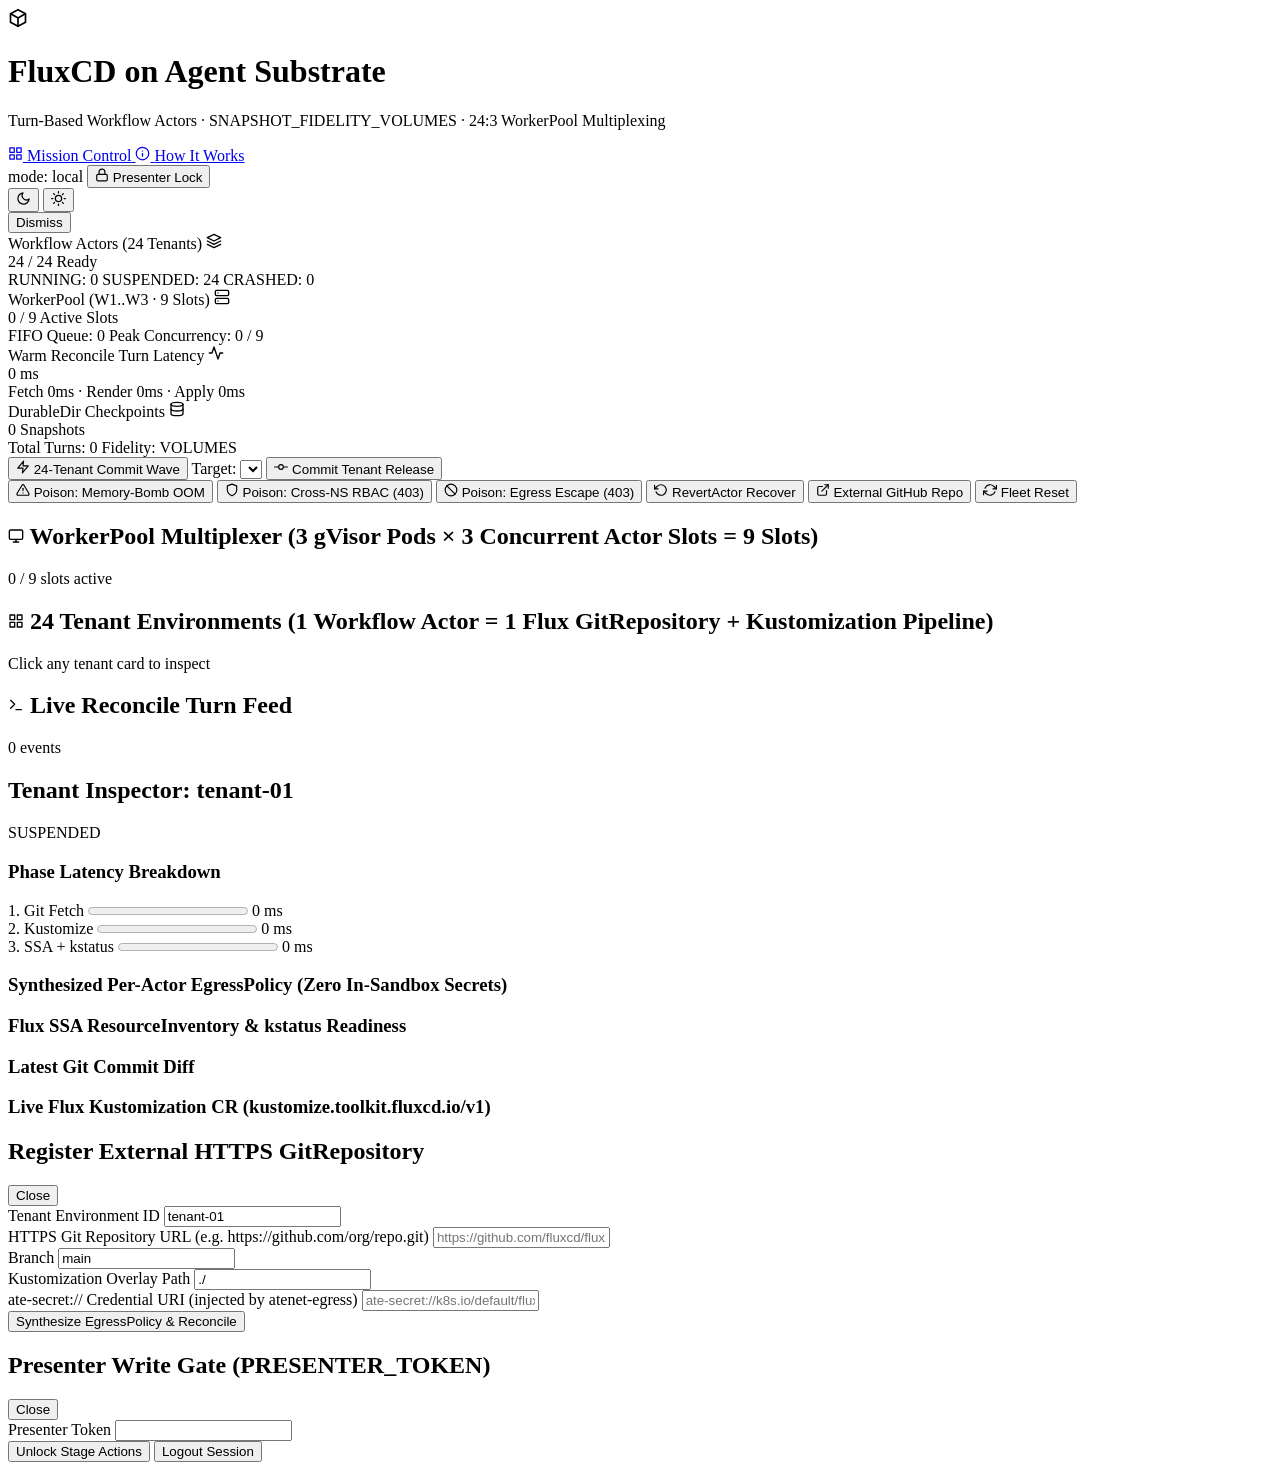
==== internal/dispatcher/static/index.html @ 76ce110d "feat(ui): add Mission-Control Web UI (/) and interactive /about architecture page (#6)" ====
<!DOCTYPE html>
<html lang="en" data-theme="dark">
<head>
  <meta charset="utf-8" />
  <meta name="viewport" content="width=device-width, initial-scale=1" />
  <title>FluxCD on Agent Substrate — Mission Control</title>
  <link rel="stylesheet" href="/static/styles.css" />
</head>
<body>
  <header class="topbar">
    <div class="brand-group">
      <span class="brand-icon" aria-hidden="true">
        <svg width="20" height="20" viewBox="0 0 24 24" fill="none" stroke="currentColor" stroke-width="2" stroke-linecap="round" stroke-linejoin="round">
          <polygon points="12 2 21 7 21 17 12 22 3 17 3 7 12 2"></polygon>
          <polyline points="3.3 7 12 12 20.7 7"></polyline>
          <line x1="12" y1="22" x2="12" y2="12"></line>
        </svg>
      </span>
      <div>
        <h1 class="brand-title">FluxCD on Agent Substrate</h1>
        <p class="brand-subtitle">Turn-Based Workflow Actors · SNAPSHOT_FIDELITY_VOLUMES · 24:3 WorkerPool Multiplexing</p>
      </div>
    </div>

    <nav class="nav-links" aria-label="Primary Navigation">
      <a href="/" class="nav-link active">
        <svg width="15" height="15" viewBox="0 0 24 24" fill="none" stroke="currentColor" stroke-width="2" stroke-linecap="round" stroke-linejoin="round" aria-hidden="true">
          <rect x="3" y="3" width="7" height="7"></rect>
          <rect x="14" y="3" width="7" height="7"></rect>
          <rect x="14" y="14" width="7" height="7"></rect>
          <rect x="3" y="14" width="7" height="7"></rect>
        </svg>
        <span>Mission Control</span>
      </a>
      <a href="/about" class="nav-link">
        <svg width="15" height="15" viewBox="0 0 24 24" fill="none" stroke="currentColor" stroke-width="2" stroke-linecap="round" stroke-linejoin="round" aria-hidden="true">
          <circle cx="12" cy="12" r="10"></circle>
          <line x1="12" y1="16" x2="12" y2="12"></line>
          <line x1="12" y1="8" x2="12.01" y2="8"></line>
        </svg>
        <span>How It Works</span>
      </a>
    </nav>

    <div class="topbar-controls">
      <span id="runtime-mode-pill" class="badge-pill mono">mode: local</span>
      <button id="btn-auth-modal" type="button" class="btn hidden" aria-label="Presenter Authentication">
        <svg width="14" height="14" viewBox="0 0 24 24" fill="none" stroke="currentColor" stroke-width="2" stroke-linecap="round" stroke-linejoin="round" aria-hidden="true">
          <rect x="3" y="11" width="18" height="11" rx="2" ry="2"></rect>
          <path d="M7 11V7a5 5 0 0 1 10 0v4"></path>
        </svg>
        <span id="auth-btn-label">Presenter Lock</span>
      </button>

      <div id="theme-toggle" class="theme-toggle" role="group" aria-label="Projector Light Mode Toggle">
        <button id="theme-dark-btn" type="button" class="theme-segment active" aria-label="Dark Mode" title="Dark Mode">
          <svg width="15" height="15" viewBox="0 0 24 24" fill="none" stroke="currentColor" stroke-width="2" stroke-linecap="round" stroke-linejoin="round" aria-hidden="true">
            <path d="M21 12.79A9 9 0 1 1 11.21 3 7 7 0 0 0 21 12.79z"></path>
          </svg>
        </button>
        <button id="theme-light-btn" type="button" class="theme-segment" aria-label="Projector Light Mode" title="Projector Light Mode">
          <svg width="15" height="15" viewBox="0 0 24 24" fill="none" stroke="currentColor" stroke-width="2" stroke-linecap="round" stroke-linejoin="round" aria-hidden="true">
            <circle cx="12" cy="12" r="5"></circle>
            <line x1="12" y1="1" x2="12" y2="3"></line>
            <line x1="12" y1="21" x2="12" y2="23"></line>
            <line x1="4.22" y1="4.22" x2="5.64" y2="5.64"></line>
            <line x1="18.36" y1="18.36" x2="19.78" y2="19.78"></line>
            <line x1="1" y1="12" x2="3" y2="12"></line>
            <line x1="21" y1="12" x2="23" y2="12"></line>
            <line x1="4.22" y1="19.78" x2="5.64" y2="18.36"></line>
            <line x1="18.36" y1="5.64" x2="19.78" y2="4.22"></line>
          </svg>
        </button>
      </div>
    </div>
  </header>

  <main class="page-shell">
    <div id="status-banner" class="status-banner hidden" role="status" aria-live="polite">
      <span id="status-banner-text"></span>
      <button id="status-banner-close" type="button" class="btn">Dismiss</button>
    </div>

    <section class="kpi-grid" aria-label="Fleet KPI Telemetry">
      <article class="kpi-card">
        <div class="kpi-header">
          <span>Workflow Actors (24 Tenants)</span>
          <svg width="16" height="16" viewBox="0 0 24 24" fill="none" stroke="currentColor" stroke-width="2" stroke-linecap="round" stroke-linejoin="round" aria-hidden="true">
            <path d="M12 2L2 7l10 5 10-5-10-5z"></path>
            <path d="M2 17l10 5 10-5"></path>
            <path d="M2 12l10 5 10-5"></path>
          </svg>
        </div>
        <div id="kpi-ready-tenants" class="kpi-value mono">24 / 24 Ready</div>
        <div class="kpi-subtext mono">
          <span id="kpi-actors-running">RUNNING: 0</span>
          <span id="kpi-actors-suspended">SUSPENDED: 24</span>
          <span id="kpi-actors-crashed">CRASHED: 0</span>
        </div>
      </article>

      <article class="kpi-card">
        <div class="kpi-header">
          <span>WorkerPool (W1..W3 · 9 Slots)</span>
          <svg width="16" height="16" viewBox="0 0 24 24" fill="none" stroke="currentColor" stroke-width="2" stroke-linecap="round" stroke-linejoin="round" aria-hidden="true">
            <rect x="2" y="2" width="20" height="8" rx="2" ry="2"></rect>
            <rect x="2" y="14" width="20" height="8" rx="2" ry="2"></rect>
            <line x1="6" y1="6" x2="6.01" y2="6"></line>
            <line x1="6" y1="18" x2="6.01" y2="18"></line>
          </svg>
        </div>
        <div id="kpi-active-slots" class="kpi-value mono">0 / 9 Active Slots</div>
        <div class="kpi-subtext mono">
          <span id="kpi-queued-turns">FIFO Queue: 0</span>
          <span id="kpi-peak-slots">Peak Concurrency: 0 / 9</span>
        </div>
      </article>

      <article class="kpi-card">
        <div class="kpi-header">
          <span>Warm Reconcile Turn Latency</span>
          <svg width="16" height="16" viewBox="0 0 24 24" fill="none" stroke="currentColor" stroke-width="2" stroke-linecap="round" stroke-linejoin="round" aria-hidden="true">
            <polyline points="22 12 18 12 15 21 9 3 6 12 2 12"></polyline>
          </svg>
        </div>
        <div id="kpi-median-turn" class="kpi-value mono">0 ms</div>
        <div class="kpi-subtext mono">
          <span id="kpi-phase-breakdown">Fetch 0ms · Render 0ms · Apply 0ms</span>
        </div>
      </article>

      <article class="kpi-card">
        <div class="kpi-header">
          <span>DurableDir Checkpoints</span>
          <svg width="16" height="16" viewBox="0 0 24 24" fill="none" stroke="currentColor" stroke-width="2" stroke-linecap="round" stroke-linejoin="round" aria-hidden="true">
            <ellipse cx="12" cy="5" rx="9" ry="3"></ellipse>
            <path d="M21 12c0 1.66-4 3-9 3s-9-1.34-9-3"></path>
            <path d="M3 5v14c0 1.66 4 3 9 3s9-1.34 9-3V5"></path>
          </svg>
        </div>
        <div id="kpi-snapshots" class="kpi-value mono">0 Snapshots</div>
        <div class="kpi-subtext mono">
          <span id="kpi-total-turns">Total Turns: 0</span>
          <span>Fidelity: VOLUMES</span>
        </div>
      </article>
    </section>

    <section class="action-bar" aria-label="Mission-Control Stage Actions">
      <div class="action-group">
        <button id="btn-wave" type="button" class="btn btn-primary">
          <svg width="14" height="14" viewBox="0 0 24 24" fill="none" stroke="currentColor" stroke-width="2" stroke-linecap="round" stroke-linejoin="round" aria-hidden="true">
            <polygon points="13 2 3 14 12 14 11 22 21 10 12 10 13 2"></polygon>
          </svg>
          <span>24-Tenant Commit Wave</span>
        </button>

        <label for="target-tenant-select" class="mono">Target:</label>
        <select id="target-tenant-select" class="select-input mono" aria-label="Target Tenant Environment"></select>

        <button id="btn-single-commit" type="button" class="btn">
          <svg width="14" height="14" viewBox="0 0 24 24" fill="none" stroke="currentColor" stroke-width="2" stroke-linecap="round" stroke-linejoin="round" aria-hidden="true">
            <circle cx="12" cy="12" r="4"></circle>
            <line x1="1.05" y1="12" x2="7" y2="12"></line>
            <line x1="17.01" y1="12" x2="22.96" y2="12"></line>
          </svg>
          <span>Commit Tenant Release</span>
        </button>
      </div>

      <div class="action-group">
        <button id="btn-poison-oom" type="button" class="btn btn-danger" title="Commit dense Kustomize amplification overlay to trigger ACTOR_STATE_CRASHED">
          <svg width="14" height="14" viewBox="0 0 24 24" fill="none" stroke="currentColor" stroke-width="2" stroke-linecap="round" stroke-linejoin="round" aria-hidden="true">
            <path d="M10.29 3.86L1.82 18a2 2 0 0 0 1.71 3h16.94a2 2 0 0 0 1.71-3L13.71 3.86a2 2 0 0 0-3.42 0z"></path>
            <line x1="12" y1="9" x2="12" y2="13"></line>
            <line x1="12" y1="17" x2="12.01" y2="17"></line>
          </svg>
          <span>Poison: Memory-Bomb OOM</span>
        </button>

        <button id="btn-poison-rbac" type="button" class="btn btn-warn" title="Attempt cross-namespace apply blocked by Identity Bridge actorJwt RBAC (403)">
          <svg width="14" height="14" viewBox="0 0 24 24" fill="none" stroke="currentColor" stroke-width="2" stroke-linecap="round" stroke-linejoin="round" aria-hidden="true">
            <path d="M12 22s8-4 8-10V5l-8-3-8 3v7c0 6 8 10 8 10z"></path>
          </svg>
          <span>Poison: Cross-NS RBAC (403)</span>
        </button>

        <button id="btn-poison-egress" type="button" class="btn btn-warn" title="Reference unapproved external HTTPS Kustomize base blocked by EgressPolicy">
          <svg width="14" height="14" viewBox="0 0 24 24" fill="none" stroke="currentColor" stroke-width="2" stroke-linecap="round" stroke-linejoin="round" aria-hidden="true">
            <circle cx="12" cy="12" r="10"></circle>
            <line x1="4.93" y1="4.93" x2="19.07" y2="19.07"></line>
          </svg>
          <span>Poison: Egress Escape (403)</span>
        </button>

        <button id="btn-recover" type="button" class="btn btn-ok" title="Invoke RevertActor to restore pre-crash DurableDir snapshot and clean baseline manifests">
          <svg width="14" height="14" viewBox="0 0 24 24" fill="none" stroke="currentColor" stroke-width="2" stroke-linecap="round" stroke-linejoin="round" aria-hidden="true">
            <polyline points="1 4 1 10 7 10"></polyline>
            <path d="M3.51 15a9 9 0 1 0 2.13-9.36L1 10"></path>
          </svg>
          <span>RevertActor Recover</span>
        </button>

        <button id="btn-external-modal" type="button" class="btn">
          <svg width="14" height="14" viewBox="0 0 24 24" fill="none" stroke="currentColor" stroke-width="2" stroke-linecap="round" stroke-linejoin="round" aria-hidden="true">
            <path d="M18 13v6a2 2 0 0 1-2 2H5a2 2 0 0 1-2-2V8a2 2 0 0 1 2-2h6"></path>
            <polyline points="15 3 21 3 21 9"></polyline>
            <line x1="10" y1="14" x2="21" y2="3"></line>
          </svg>
          <span>External GitHub Repo</span>
        </button>

        <button id="btn-reset" type="button" class="btn">
          <svg width="14" height="14" viewBox="0 0 24 24" fill="none" stroke="currentColor" stroke-width="2" stroke-linecap="round" stroke-linejoin="round" aria-hidden="true">
            <polyline points="23 4 23 10 17 10"></polyline>
            <polyline points="1 20 1 14 7 14"></polyline>
            <path d="M3.51 9a9 9 0 0 1 14.85-3.36L23 10M1 14l4.64 4.36A9 9 0 0 0 20.49 15"></path>
          </svg>
          <span>Fleet Reset</span>
        </button>
      </div>
    </section>

    <section class="workerpool-panel" aria-label="3-Pod WorkerPool Slot Matrix">
      <div class="section-header">
        <h2 class="section-title">
          <svg width="16" height="16" viewBox="0 0 24 24" fill="none" stroke="currentColor" stroke-width="2" stroke-linecap="round" stroke-linejoin="round" aria-hidden="true">
            <rect x="2" y="3" width="20" height="14" rx="2" ry="2"></rect>
            <line x1="8" y1="21" x2="16" y2="21"></line>
            <line x1="12" y1="17" x2="12" y2="21"></line>
          </svg>
          <span>WorkerPool Multiplexer (3 gVisor Pods × 3 Concurrent Actor Slots = 9 Slots)</span>
        </h2>
        <span id="workerpool-summary" class="badge-pill mono">0 / 9 slots active</span>
      </div>
      <div id="workers-grid" class="workers-grid"></div>
      <div id="fifo-queue-strip" class="fifo-queue-strip mono"></div>
    </section>

    <div class="workspace-split">
      <div>
        <div class="section-header">
          <h2 class="section-title">
            <svg width="16" height="16" viewBox="0 0 24 24" fill="none" stroke="currentColor" stroke-width="2" stroke-linecap="round" stroke-linejoin="round" aria-hidden="true">
              <rect x="3" y="3" width="7" height="7"></rect>
              <rect x="14" y="3" width="7" height="7"></rect>
              <rect x="14" y="14" width="7" height="7"></rect>
              <rect x="3" y="14" width="7" height="7"></rect>
            </svg>
            <span>24 Tenant Environments (1 Workflow Actor = 1 Flux GitRepository + Kustomization Pipeline)</span>
          </h2>
          <span id="fleet-grid-hint" class="badge-pill">Click any tenant card to inspect</span>
        </div>
        <div id="tenants-grid" class="tenants-grid"></div>

        <section class="feed-panel" aria-label="Live Reconcile Turn Event Feed">
          <div class="section-header">
            <h2 class="section-title">
              <svg width="16" height="16" viewBox="0 0 24 24" fill="none" stroke="currentColor" stroke-width="2" stroke-linecap="round" stroke-linejoin="round" aria-hidden="true">
                <polyline points="4 17 10 11 4 5"></polyline>
                <line x1="12" y1="19" x2="20" y2="19"></line>
              </svg>
              <span>Live Reconcile Turn Feed</span>
            </h2>
            <span id="feed-count-badge" class="badge-pill mono">0 events</span>
          </div>
          <div id="feed-list" class="feed-list mono"></div>
        </section>
      </div>

      <aside id="inspector-panel" class="inspector-panel" aria-label="Tenant Inspector">
        <div class="section-header">
          <h2 id="inspector-title" class="section-title mono">Tenant Inspector: tenant-01</h2>
          <span id="inspector-state-pill" class="state-pill pill-suspended mono">SUSPENDED</span>
        </div>

        <div id="inspector-meta-grid" class="kv-grid mono"></div>

        <div class="inspector-section">
          <h3 class="inspector-subtitle">Phase Latency Breakdown</h3>
          <div class="phase-row mono">
            <span>1. Git Fetch</span>
            <progress id="prog-fetch" class="phase-progress" value="0" max="100"></progress>
            <span id="val-fetch">0 ms</span>
          </div>
          <div class="phase-row mono">
            <span>2. Kustomize</span>
            <progress id="prog-render" class="phase-progress" value="0" max="100"></progress>
            <span id="val-render">0 ms</span>
          </div>
          <div class="phase-row mono">
            <span>3. SSA + kstatus</span>
            <progress id="prog-apply" class="phase-progress" value="0" max="100"></progress>
            <span id="val-apply">0 ms</span>
          </div>
        </div>

        <div class="inspector-section">
          <h3 class="inspector-subtitle">Synthesized Per-Actor EgressPolicy (Zero In-Sandbox Secrets)</h3>
          <div id="inspector-egress" class="kv-grid mono"></div>
        </div>

        <div class="inspector-section">
          <h3 class="inspector-subtitle">Flux SSA ResourceInventory &amp; kstatus Readiness</h3>
          <div id="inspector-inventory" class="kv-grid mono"></div>
        </div>

        <div class="inspector-section">
          <h3 class="inspector-subtitle">Latest Git Commit Diff</h3>
          <pre id="inspector-diff" class="code-block"></pre>
        </div>

        <div class="inspector-section">
          <h3 class="inspector-subtitle">Live Flux Kustomization CR (kustomize.toolkit.fluxcd.io/v1)</h3>
          <pre id="inspector-yaml" class="code-block"></pre>
        </div>
      </aside>
    </div>
  </main>

  <div id="external-modal" class="modal-backdrop hidden" role="dialog" aria-modal="true" aria-labelledby="external-modal-title">
    <div class="modal-card">
      <div class="section-header">
        <h2 id="external-modal-title" class="section-title">Register External HTTPS GitRepository</h2>
        <button id="btn-close-external-modal" type="button" class="btn">Close</button>
      </div>
      <form id="external-repo-form">
        <div class="form-field">
          <label for="ext-tenant-id">Tenant Environment ID</label>
          <input id="ext-tenant-id" type="text" class="text-input mono" value="tenant-01" required />
        </div>
        <div class="form-field">
          <label for="ext-repo-url">HTTPS Git Repository URL (e.g. https://github.com/org/repo.git)</label>
          <input id="ext-repo-url" type="url" class="text-input mono" placeholder="https://github.com/fluxcd/flux2-kustomize-helm-example.git" required />
        </div>
        <div class="form-field">
          <label for="ext-branch">Branch</label>
          <input id="ext-branch" type="text" class="text-input mono" value="main" required />
        </div>
        <div class="form-field">
          <label for="ext-path">Kustomization Overlay Path</label>
          <input id="ext-path" type="text" class="text-input mono" value="./" required />
        </div>
        <div class="form-field">
          <label for="ext-cred-uri">ate-secret:// Credential URI (injected by atenet-egress)</label>
          <input id="ext-cred-uri" type="text" class="text-input mono" placeholder="ate-secret://k8s.io/default/flux-substrate/git-tenant-01/token" />
        </div>
        <div class="action-group">
          <button type="submit" class="btn btn-primary">Synthesize EgressPolicy &amp; Reconcile</button>
        </div>
      </form>
    </div>
  </div>

  <div id="auth-modal" class="modal-backdrop hidden" role="dialog" aria-modal="true" aria-labelledby="auth-modal-title">
    <div class="modal-card">
      <div class="section-header">
        <h2 id="auth-modal-title" class="section-title">Presenter Write Gate (PRESENTER_TOKEN)</h2>
        <button id="btn-close-auth-modal" type="button" class="btn">Close</button>
      </div>
      <form id="auth-login-form">
        <div class="form-field">
          <label for="auth-token-input">Presenter Token</label>
          <input id="auth-token-input" type="password" class="text-input mono" autocomplete="current-password" required />
        </div>
        <div class="action-group">
          <button type="submit" class="btn btn-primary">Unlock Stage Actions</button>
          <button id="btn-auth-logout" type="button" class="btn">Logout Session</button>
        </div>
      </form>
    </div>
  </div>

  <script src="/static/app.js"></script>
</body>
</html>
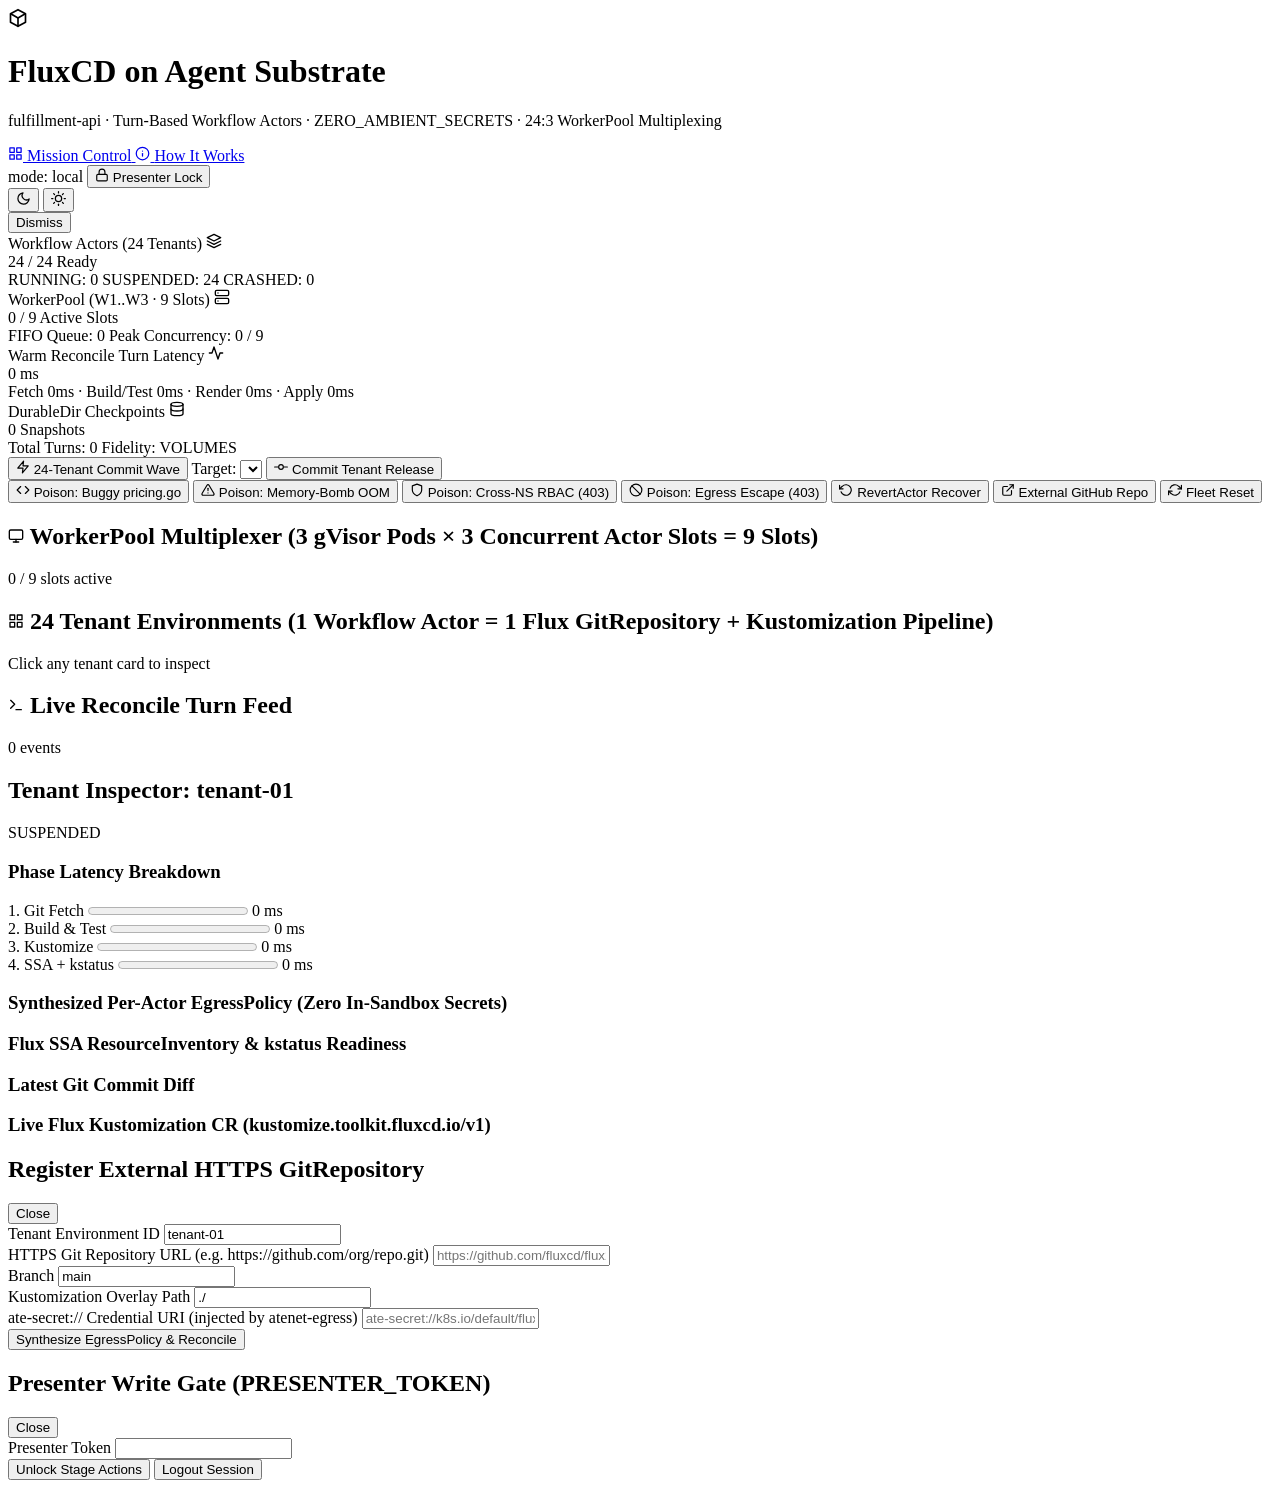
==== commit 1802e5f1: "feat: normalize fulfillment-api workload, warm build cache, and multi-CI demo endpoints" ====
--- a/internal/dispatcher/static/index.html
+++ b/internal/dispatcher/static/index.html
@@ -18,7 +18,7 @@
       </span>
       <div>
         <h1 class="brand-title">FluxCD on Agent Substrate</h1>
-        <p class="brand-subtitle">Turn-Based Workflow Actors · SNAPSHOT_FIDELITY_VOLUMES · 24:3 WorkerPool Multiplexing</p>
+        <p class="brand-subtitle">fulfillment-api · Turn-Based Workflow Actors · ZERO_AMBIENT_SECRETS · 24:3 WorkerPool Multiplexing</p>
       </div>
     </div>
 
@@ -125,7 +125,7 @@
         </div>
         <div id="kpi-median-turn" class="kpi-value mono">0 ms</div>
         <div class="kpi-subtext mono">
-          <span id="kpi-phase-breakdown">Fetch 0ms · Render 0ms · Apply 0ms</span>
+          <span id="kpi-phase-breakdown">Fetch 0ms · Build/Test 0ms · Render 0ms · Apply 0ms</span>
         </div>
       </article>
 
@@ -169,6 +169,14 @@
       </div>
 
       <div class="action-group">
+        <button id="btn-poison-buggy" type="button" class="btn btn-danger" title="Push pricing.go off-by-one cent discount regression caught by warm Build &amp; Test before SSA apply">
+          <svg width="14" height="14" viewBox="0 0 24 24" fill="none" stroke="currentColor" stroke-width="2" stroke-linecap="round" stroke-linejoin="round" aria-hidden="true">
+            <polyline points="16 18 22 12 16 6"></polyline>
+            <polyline points="8 6 2 12 8 18"></polyline>
+          </svg>
+          <span>Poison: Buggy pricing.go</span>
+        </button>
+
         <button id="btn-poison-oom" type="button" class="btn btn-danger" title="Commit dense Kustomize amplification overlay to trigger ACTOR_STATE_CRASHED">
           <svg width="14" height="14" viewBox="0 0 24 24" fill="none" stroke="currentColor" stroke-width="2" stroke-linecap="round" stroke-linejoin="round" aria-hidden="true">
             <path d="M10.29 3.86L1.82 18a2 2 0 0 0 1.71 3h16.94a2 2 0 0 0 1.71-3L13.71 3.86a2 2 0 0 0-3.42 0z"></path>
@@ -284,12 +292,17 @@
             <span id="val-fetch">0 ms</span>
           </div>
           <div class="phase-row mono">
-            <span>2. Kustomize</span>
+            <span>2. Build &amp; Test</span>
+            <progress id="prog-compile" class="phase-progress" value="0" max="100"></progress>
+            <span id="val-compile">0 ms</span>
+          </div>
+          <div class="phase-row mono">
+            <span>3. Kustomize</span>
             <progress id="prog-render" class="phase-progress" value="0" max="100"></progress>
             <span id="val-render">0 ms</span>
           </div>
           <div class="phase-row mono">
-            <span>3. SSA + kstatus</span>
+            <span>4. SSA + kstatus</span>
             <progress id="prog-apply" class="phase-progress" value="0" max="100"></progress>
             <span id="val-apply">0 ms</span>
           </div>
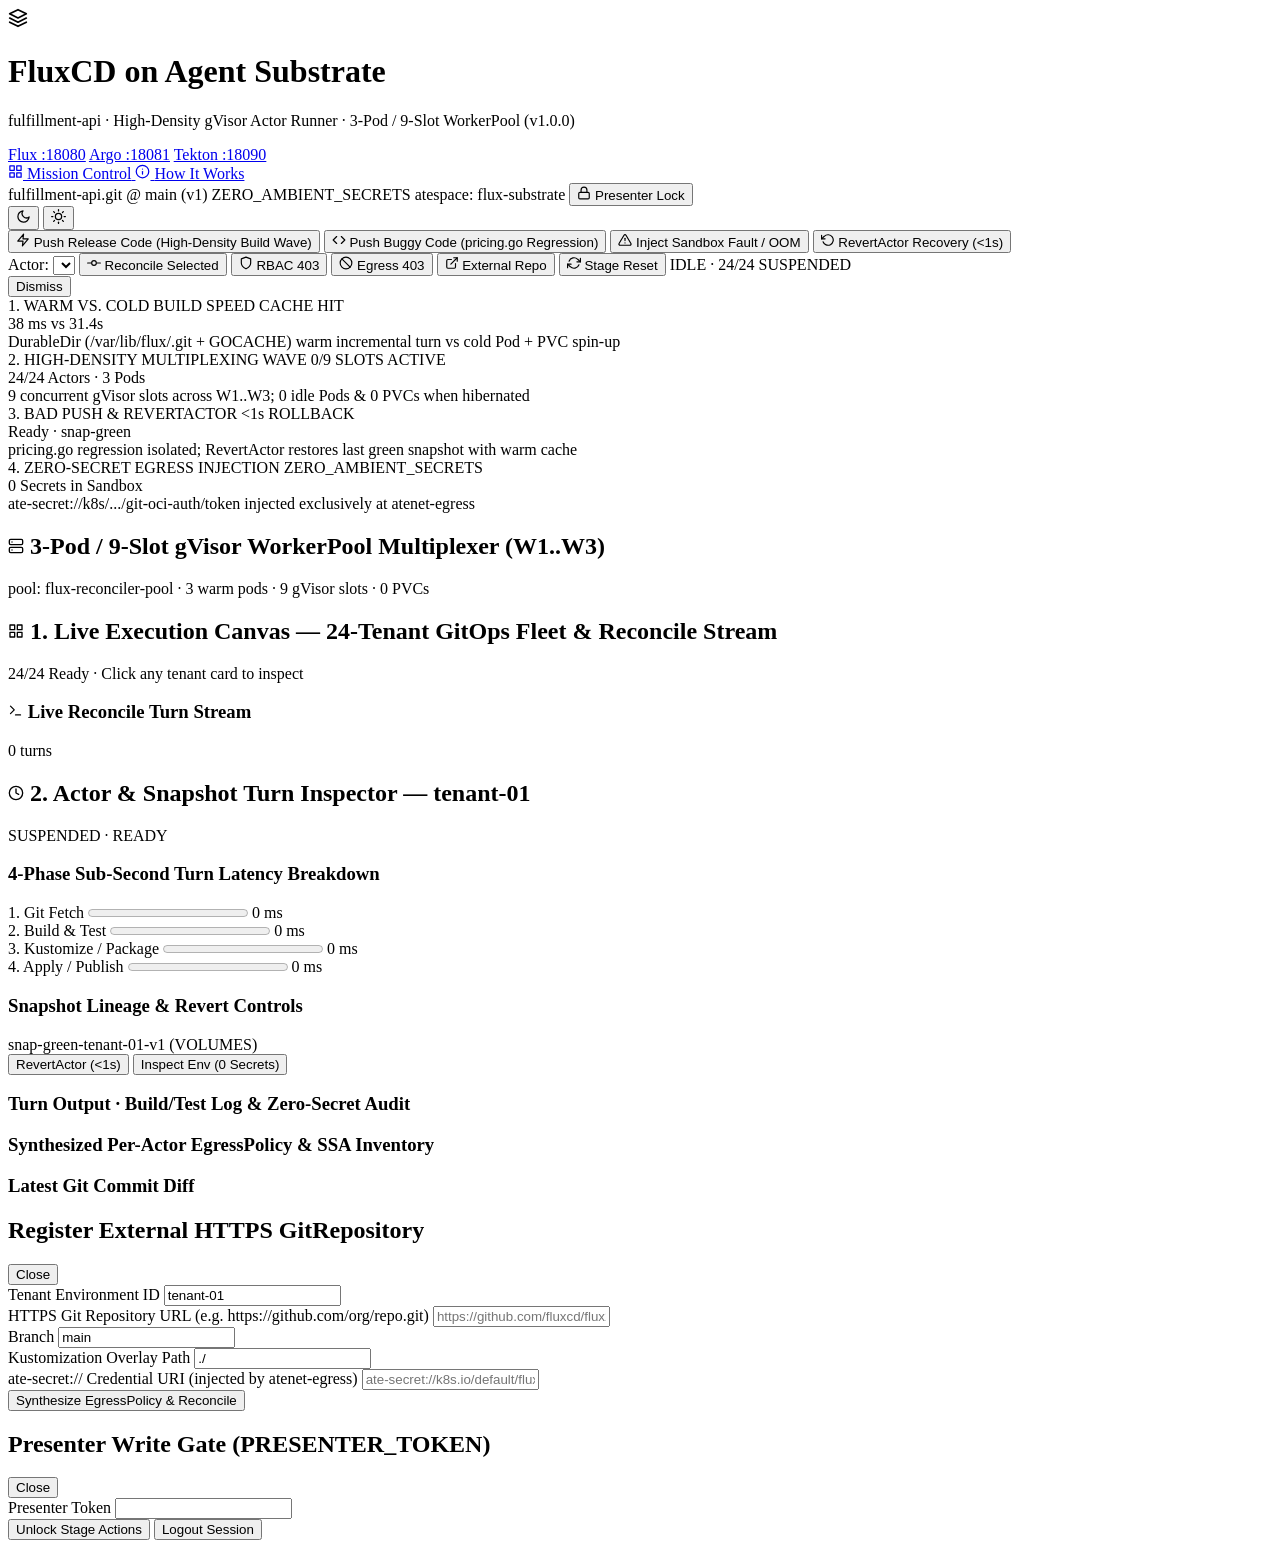
==== commit 17ddd990: "feat(ui): normalize 5-zone Mission-Control layout, suite switcher, and 4-card Wow Proof strip" ====
--- a/internal/dispatcher/static/index.html
+++ b/internal/dispatcher/static/index.html
@@ -11,18 +11,23 @@
     <div class="brand-group">
       <span class="brand-icon" aria-hidden="true">
         <svg width="20" height="20" viewBox="0 0 24 24" fill="none" stroke="currentColor" stroke-width="2" stroke-linecap="round" stroke-linejoin="round">
-          <polygon points="12 2 21 7 21 17 12 22 3 17 3 7 12 2"></polygon>
-          <polyline points="3.3 7 12 12 20.7 7"></polyline>
-          <line x1="12" y1="22" x2="12" y2="12"></line>
+          <path d="M12 2L2 7l10 5 10-5-10-5z"></path>
+          <path d="M2 17l10 5 10-5"></path>
+          <path d="M2 12l10 5 10-5"></path>
         </svg>
       </span>
       <div>
         <h1 class="brand-title">FluxCD on Agent Substrate</h1>
-        <p class="brand-subtitle">fulfillment-api · Turn-Based Workflow Actors · ZERO_AMBIENT_SECRETS · 24:3 WorkerPool Multiplexing</p>
-      </div>
-    </div>
-
-    <nav class="nav-links" aria-label="Primary Navigation">
+        <p class="subtitle">fulfillment-api · High-Density gVisor Actor Runner · 3-Pod / 9-Slot WorkerPool (v1.0.0)</p>
+      </div>
+      <div class="suite-switcher" role="navigation" aria-label="Cross-Platform Suite Switcher">
+        <a id="suite-link-flux" href="http://localhost:18080" class="suite-pill active">Flux :18080</a>
+        <a id="suite-link-argo" href="http://localhost:18081" class="suite-pill">Argo :18081</a>
+        <a id="suite-link-tekton" href="http://localhost:18090" class="suite-pill">Tekton :18090</a>
+      </div>
+    </div>
+
+    <nav class="nav-tabs" aria-label="Primary Navigation">
       <a href="/" class="nav-link active">
         <svg width="15" height="15" viewBox="0 0 24 24" fill="none" stroke="currentColor" stroke-width="2" stroke-linecap="round" stroke-linejoin="round" aria-hidden="true">
           <rect x="3" y="3" width="7" height="7"></rect>
@@ -42,8 +47,14 @@
       </a>
     </nav>
 
-    <div class="topbar-controls">
-      <span id="runtime-mode-pill" class="badge-pill mono">mode: local</span>
+    <div class="topbar-right">
+      <span id="pill-repo-commit" class="status-pill mono">
+        <span class="status-dot" aria-hidden="true"></span>
+        <span id="pill-repo-commit-text">fulfillment-api.git @ main (v1)</span>
+      </span>
+      <span id="pill-secret-posture" class="status-pill pill-secret-ok mono">ZERO_AMBIENT_SECRETS</span>
+      <span id="runtime-mode-pill" class="status-pill mono">atespace: flux-substrate</span>
+
       <button id="btn-auth-modal" type="button" class="btn hidden" aria-label="Presenter Authentication">
         <svg width="14" height="14" viewBox="0 0 24 24" fill="none" stroke="currentColor" stroke-width="2" stroke-linecap="round" stroke-linejoin="round" aria-hidden="true">
           <rect x="3" y="11" width="18" height="11" rx="2" ry="2"></rect>
@@ -76,177 +87,165 @@
   </header>
 
   <main class="page-shell">
+    <!-- Zone 2 — Unified Stage Command Bar (FIRST Element in <main class="page-shell">) -->
+    <section class="action-bar" aria-label="Mission-Control Stage Command Bar">
+      <div class="action-group">
+        <button id="btn-wave" type="button" class="btn btn-primary" title="Commit fulfillment-api release and fan out warm Actor build &amp; reconcile wave across W1..W3">
+          <svg width="14" height="14" viewBox="0 0 24 24" fill="none" stroke="currentColor" stroke-width="2" stroke-linecap="round" stroke-linejoin="round" aria-hidden="true">
+            <polygon points="13 2 3 14 12 14 11 22 21 10 12 10 13 2"></polygon>
+          </svg>
+          <span>Push Release Code (High-Density Build Wave)</span>
+        </button>
+
+        <button id="btn-poison-buggy" type="button" class="btn btn-warn" title="Push pricing.go off-by-one cent discount regression caught by warm Build &amp; Test before SSA apply">
+          <svg width="14" height="14" viewBox="0 0 24 24" fill="none" stroke="currentColor" stroke-width="2" stroke-linecap="round" stroke-linejoin="round" aria-hidden="true">
+            <polyline points="16 18 22 12 16 6"></polyline>
+            <polyline points="8 6 2 12 8 18"></polyline>
+          </svg>
+          <span>Push Buggy Code (pricing.go Regression)</span>
+        </button>
+
+        <button id="btn-poison-oom" type="button" class="btn btn-danger" title="Inject runtime sandbox fault / Kustomize memory-bomb OOM into selected Actor sandbox">
+          <svg width="14" height="14" viewBox="0 0 24 24" fill="none" stroke="currentColor" stroke-width="2" stroke-linecap="round" stroke-linejoin="round" aria-hidden="true">
+            <path d="M10.29 3.86L1.82 18a2 2 0 0 0 1.71 3h16.94a2 2 0 0 0 1.71-3L13.71 3.86a2 2 0 0 0-3.42 0z"></path>
+            <line x1="12" y1="9" x2="12" y2="13"></line>
+            <line x1="12" y1="17" x2="12.01" y2="17"></line>
+          </svg>
+          <span>Inject Sandbox Fault / OOM</span>
+        </button>
+
+        <button id="btn-recover" type="button" class="btn btn-ok" title="Invoke RevertActor to roll back to last green DurableDir volume snapshot in &lt;1s">
+          <svg width="14" height="14" viewBox="0 0 24 24" fill="none" stroke="currentColor" stroke-width="2" stroke-linecap="round" stroke-linejoin="round" aria-hidden="true">
+            <polyline points="1 4 1 10 7 10"></polyline>
+            <path d="M3.51 15a9 9 0 1 0 2.13-9.36L1 10"></path>
+          </svg>
+          <span>RevertActor Recovery (&lt;1s)</span>
+        </button>
+      </div>
+
+      <div class="action-group">
+        <label for="target-tenant-select" class="mono">Actor:</label>
+        <select id="target-tenant-select" class="select-input mono" aria-label="Target Tenant Environment"></select>
+
+        <button id="btn-single-commit" type="button" class="btn" title="Reconcile selected Tenant Workflow Actor">
+          <svg width="14" height="14" viewBox="0 0 24 24" fill="none" stroke="currentColor" stroke-width="2" stroke-linecap="round" stroke-linejoin="round" aria-hidden="true">
+            <circle cx="12" cy="12" r="4"></circle>
+            <line x1="1.05" y1="12" x2="7" y2="12"></line>
+            <line x1="17.01" y1="12" x2="22.96" y2="12"></line>
+          </svg>
+          <span>Reconcile Selected</span>
+        </button>
+
+        <button id="btn-poison-rbac" type="button" class="btn btn-warn" title="Attempt cross-namespace apply blocked by Identity Bridge actorJwt RBAC (403)">
+          <svg width="14" height="14" viewBox="0 0 24 24" fill="none" stroke="currentColor" stroke-width="2" stroke-linecap="round" stroke-linejoin="round" aria-hidden="true">
+            <path d="M12 22s8-4 8-10V5l-8-3-8 3v7c0 6 8 10 8 10z"></path>
+          </svg>
+          <span>RBAC 403</span>
+        </button>
+
+        <button id="btn-poison-egress" type="button" class="btn btn-warn" title="Reference unapproved external HTTPS Kustomize base blocked by EgressPolicy">
+          <svg width="14" height="14" viewBox="0 0 24 24" fill="none" stroke="currentColor" stroke-width="2" stroke-linecap="round" stroke-linejoin="round" aria-hidden="true">
+            <circle cx="12" cy="12" r="10"></circle>
+            <line x1="4.93" y1="4.93" x2="19.07" y2="19.07"></line>
+          </svg>
+          <span>Egress 403</span>
+        </button>
+
+        <button id="btn-external-modal" type="button" class="btn" title="Register external HTTPS GitRepository with ate-secret://">
+          <svg width="14" height="14" viewBox="0 0 24 24" fill="none" stroke="currentColor" stroke-width="2" stroke-linecap="round" stroke-linejoin="round" aria-hidden="true">
+            <path d="M18 13v6a2 2 0 0 1-2 2H5a2 2 0 0 1-2-2V8a2 2 0 0 1 2-2h6"></path>
+            <polyline points="15 3 21 3 21 9"></polyline>
+            <line x1="10" y1="14" x2="21" y2="3"></line>
+          </svg>
+          <span>External Repo</span>
+        </button>
+
+        <button id="btn-reset" type="button" class="btn" title="Reset all 24 Tenant Workflow Actors to clean baseline">
+          <svg width="14" height="14" viewBox="0 0 24 24" fill="none" stroke="currentColor" stroke-width="2" stroke-linecap="round" stroke-linejoin="round" aria-hidden="true">
+            <polyline points="23 4 23 10 17 10"></polyline>
+            <polyline points="1 20 1 14 7 14"></polyline>
+            <path d="M3.51 9a9 9 0 0 1 14.85-3.36L23 10M1 14l4.64 4.36A9 9 0 0 0 20.49 15"></path>
+          </svg>
+          <span>Stage Reset</span>
+        </button>
+
+        <span id="live-run-status-pill" class="status-pill mono">IDLE · 24/24 SUSPENDED</span>
+      </div>
+    </section>
+
     <div id="status-banner" class="status-banner hidden" role="status" aria-live="polite">
       <span id="status-banner-text"></span>
       <button id="status-banner-close" type="button" class="btn">Dismiss</button>
     </div>
 
-    <section class="kpi-grid" aria-label="Fleet KPI Telemetry">
-      <article class="kpi-card">
-        <div class="kpi-header">
-          <span>Workflow Actors (24 Tenants)</span>
-          <svg width="16" height="16" viewBox="0 0 24 24" fill="none" stroke="currentColor" stroke-width="2" stroke-linecap="round" stroke-linejoin="round" aria-hidden="true">
-            <path d="M12 2L2 7l10 5 10-5-10-5z"></path>
-            <path d="M2 17l10 5 10-5"></path>
-            <path d="M2 12l10 5 10-5"></path>
-          </svg>
-        </div>
-        <div id="kpi-ready-tenants" class="kpi-value mono">24 / 24 Ready</div>
-        <div class="kpi-subtext mono">
-          <span id="kpi-actors-running">RUNNING: 0</span>
-          <span id="kpi-actors-suspended">SUSPENDED: 24</span>
-          <span id="kpi-actors-crashed">CRASHED: 0</span>
+    <!-- Zone 3 — Unified 4-Card "Wow" Proof Telemetry Strip (SECOND Element in <main class="page-shell">) -->
+    <section class="wow-grid" aria-label="4-Card Wow Proof Telemetry Strip">
+      <article class="wow-card">
+        <div class="wow-header">
+          <span>1. WARM VS. COLD BUILD SPEED</span>
+          <span id="wow-badge-1" class="wow-badge badge-ok">CACHE HIT</span>
+        </div>
+        <div id="wow-metric-1" class="wow-metric mono">38 ms vs 31.4s</div>
+        <div id="wow-sub-1" class="wow-sub">
+          DurableDir (/var/lib/flux/.git + GOCACHE) warm incremental turn vs cold Pod + PVC spin-up
         </div>
       </article>
 
-      <article class="kpi-card">
-        <div class="kpi-header">
-          <span>WorkerPool (W1..W3 · 9 Slots)</span>
+      <article class="wow-card">
+        <div class="wow-header">
+          <span>2. HIGH-DENSITY MULTIPLEXING WAVE</span>
+          <span id="wow-badge-2" class="wow-badge badge-accent">0/9 SLOTS ACTIVE</span>
+        </div>
+        <div id="wow-metric-2" class="wow-metric mono">24/24 Actors · 3 Pods</div>
+        <div id="wow-sub-2" class="wow-sub">
+          9 concurrent gVisor slots across W1..W3; 0 idle Pods &amp; 0 PVCs when hibernated
+        </div>
+      </article>
+
+      <article class="wow-card">
+        <div class="wow-header">
+          <span>3. BAD PUSH &amp; REVERTACTOR</span>
+          <span id="wow-badge-3" class="wow-badge badge-purple">&lt;1s ROLLBACK</span>
+        </div>
+        <div id="wow-metric-3" class="wow-metric mono">Ready · snap-green</div>
+        <div id="wow-sub-3" class="wow-sub">
+          pricing.go regression isolated; RevertActor restores last green snapshot with warm cache
+        </div>
+      </article>
+
+      <article class="wow-card">
+        <div class="wow-header">
+          <span>4. ZERO-SECRET EGRESS INJECTION</span>
+          <span id="wow-badge-4" class="wow-badge badge-ok">ZERO_AMBIENT_SECRETS</span>
+        </div>
+        <div id="wow-metric-4" class="wow-metric mono">0 Secrets in Sandbox</div>
+        <div id="wow-sub-4" class="wow-sub">
+          ate-secret://k8s/.../git-oci-auth/token injected exclusively at atenet-egress
+        </div>
+      </article>
+    </section>
+
+    <!-- Zone 4 — Unified Full-Width 3-Pod / 9-Slot gVisor WorkerPool Rack (THIRD Element in <main class="page-shell">) -->
+    <section class="workerpool-panel" aria-label="3-Pod / 9-Slot gVisor WorkerPool Multiplexer">
+      <div class="section-header">
+        <h2 class="section-title">
           <svg width="16" height="16" viewBox="0 0 24 24" fill="none" stroke="currentColor" stroke-width="2" stroke-linecap="round" stroke-linejoin="round" aria-hidden="true">
             <rect x="2" y="2" width="20" height="8" rx="2" ry="2"></rect>
             <rect x="2" y="14" width="20" height="8" rx="2" ry="2"></rect>
             <line x1="6" y1="6" x2="6.01" y2="6"></line>
             <line x1="6" y1="18" x2="6.01" y2="18"></line>
           </svg>
-        </div>
-        <div id="kpi-active-slots" class="kpi-value mono">0 / 9 Active Slots</div>
-        <div class="kpi-subtext mono">
-          <span id="kpi-queued-turns">FIFO Queue: 0</span>
-          <span id="kpi-peak-slots">Peak Concurrency: 0 / 9</span>
-        </div>
-      </article>
-
-      <article class="kpi-card">
-        <div class="kpi-header">
-          <span>Warm Reconcile Turn Latency</span>
-          <svg width="16" height="16" viewBox="0 0 24 24" fill="none" stroke="currentColor" stroke-width="2" stroke-linecap="round" stroke-linejoin="round" aria-hidden="true">
-            <polyline points="22 12 18 12 15 21 9 3 6 12 2 12"></polyline>
-          </svg>
-        </div>
-        <div id="kpi-median-turn" class="kpi-value mono">0 ms</div>
-        <div class="kpi-subtext mono">
-          <span id="kpi-phase-breakdown">Fetch 0ms · Build/Test 0ms · Render 0ms · Apply 0ms</span>
-        </div>
-      </article>
-
-      <article class="kpi-card">
-        <div class="kpi-header">
-          <span>DurableDir Checkpoints</span>
-          <svg width="16" height="16" viewBox="0 0 24 24" fill="none" stroke="currentColor" stroke-width="2" stroke-linecap="round" stroke-linejoin="round" aria-hidden="true">
-            <ellipse cx="12" cy="5" rx="9" ry="3"></ellipse>
-            <path d="M21 12c0 1.66-4 3-9 3s-9-1.34-9-3"></path>
-            <path d="M3 5v14c0 1.66 4 3 9 3s9-1.34 9-3V5"></path>
-          </svg>
-        </div>
-        <div id="kpi-snapshots" class="kpi-value mono">0 Snapshots</div>
-        <div class="kpi-subtext mono">
-          <span id="kpi-total-turns">Total Turns: 0</span>
-          <span>Fidelity: VOLUMES</span>
-        </div>
-      </article>
-    </section>
-
-    <section class="action-bar" aria-label="Mission-Control Stage Actions">
-      <div class="action-group">
-        <button id="btn-wave" type="button" class="btn btn-primary">
-          <svg width="14" height="14" viewBox="0 0 24 24" fill="none" stroke="currentColor" stroke-width="2" stroke-linecap="round" stroke-linejoin="round" aria-hidden="true">
-            <polygon points="13 2 3 14 12 14 11 22 21 10 12 10 13 2"></polygon>
-          </svg>
-          <span>24-Tenant Commit Wave</span>
-        </button>
-
-        <label for="target-tenant-select" class="mono">Target:</label>
-        <select id="target-tenant-select" class="select-input mono" aria-label="Target Tenant Environment"></select>
-
-        <button id="btn-single-commit" type="button" class="btn">
-          <svg width="14" height="14" viewBox="0 0 24 24" fill="none" stroke="currentColor" stroke-width="2" stroke-linecap="round" stroke-linejoin="round" aria-hidden="true">
-            <circle cx="12" cy="12" r="4"></circle>
-            <line x1="1.05" y1="12" x2="7" y2="12"></line>
-            <line x1="17.01" y1="12" x2="22.96" y2="12"></line>
-          </svg>
-          <span>Commit Tenant Release</span>
-        </button>
-      </div>
-
-      <div class="action-group">
-        <button id="btn-poison-buggy" type="button" class="btn btn-danger" title="Push pricing.go off-by-one cent discount regression caught by warm Build &amp; Test before SSA apply">
-          <svg width="14" height="14" viewBox="0 0 24 24" fill="none" stroke="currentColor" stroke-width="2" stroke-linecap="round" stroke-linejoin="round" aria-hidden="true">
-            <polyline points="16 18 22 12 16 6"></polyline>
-            <polyline points="8 6 2 12 8 18"></polyline>
-          </svg>
-          <span>Poison: Buggy pricing.go</span>
-        </button>
-
-        <button id="btn-poison-oom" type="button" class="btn btn-danger" title="Commit dense Kustomize amplification overlay to trigger ACTOR_STATE_CRASHED">
-          <svg width="14" height="14" viewBox="0 0 24 24" fill="none" stroke="currentColor" stroke-width="2" stroke-linecap="round" stroke-linejoin="round" aria-hidden="true">
-            <path d="M10.29 3.86L1.82 18a2 2 0 0 0 1.71 3h16.94a2 2 0 0 0 1.71-3L13.71 3.86a2 2 0 0 0-3.42 0z"></path>
-            <line x1="12" y1="9" x2="12" y2="13"></line>
-            <line x1="12" y1="17" x2="12.01" y2="17"></line>
-          </svg>
-          <span>Poison: Memory-Bomb OOM</span>
-        </button>
-
-        <button id="btn-poison-rbac" type="button" class="btn btn-warn" title="Attempt cross-namespace apply blocked by Identity Bridge actorJwt RBAC (403)">
-          <svg width="14" height="14" viewBox="0 0 24 24" fill="none" stroke="currentColor" stroke-width="2" stroke-linecap="round" stroke-linejoin="round" aria-hidden="true">
-            <path d="M12 22s8-4 8-10V5l-8-3-8 3v7c0 6 8 10 8 10z"></path>
-          </svg>
-          <span>Poison: Cross-NS RBAC (403)</span>
-        </button>
-
-        <button id="btn-poison-egress" type="button" class="btn btn-warn" title="Reference unapproved external HTTPS Kustomize base blocked by EgressPolicy">
-          <svg width="14" height="14" viewBox="0 0 24 24" fill="none" stroke="currentColor" stroke-width="2" stroke-linecap="round" stroke-linejoin="round" aria-hidden="true">
-            <circle cx="12" cy="12" r="10"></circle>
-            <line x1="4.93" y1="4.93" x2="19.07" y2="19.07"></line>
-          </svg>
-          <span>Poison: Egress Escape (403)</span>
-        </button>
-
-        <button id="btn-recover" type="button" class="btn btn-ok" title="Invoke RevertActor to restore pre-crash DurableDir snapshot and clean baseline manifests">
-          <svg width="14" height="14" viewBox="0 0 24 24" fill="none" stroke="currentColor" stroke-width="2" stroke-linecap="round" stroke-linejoin="round" aria-hidden="true">
-            <polyline points="1 4 1 10 7 10"></polyline>
-            <path d="M3.51 15a9 9 0 1 0 2.13-9.36L1 10"></path>
-          </svg>
-          <span>RevertActor Recover</span>
-        </button>
-
-        <button id="btn-external-modal" type="button" class="btn">
-          <svg width="14" height="14" viewBox="0 0 24 24" fill="none" stroke="currentColor" stroke-width="2" stroke-linecap="round" stroke-linejoin="round" aria-hidden="true">
-            <path d="M18 13v6a2 2 0 0 1-2 2H5a2 2 0 0 1-2-2V8a2 2 0 0 1 2-2h6"></path>
-            <polyline points="15 3 21 3 21 9"></polyline>
-            <line x1="10" y1="14" x2="21" y2="3"></line>
-          </svg>
-          <span>External GitHub Repo</span>
-        </button>
-
-        <button id="btn-reset" type="button" class="btn">
-          <svg width="14" height="14" viewBox="0 0 24 24" fill="none" stroke="currentColor" stroke-width="2" stroke-linecap="round" stroke-linejoin="round" aria-hidden="true">
-            <polyline points="23 4 23 10 17 10"></polyline>
-            <polyline points="1 20 1 14 7 14"></polyline>
-            <path d="M3.51 9a9 9 0 0 1 14.85-3.36L23 10M1 14l4.64 4.36A9 9 0 0 0 20.49 15"></path>
-          </svg>
-          <span>Fleet Reset</span>
-        </button>
-      </div>
-    </section>
-
-    <section class="workerpool-panel" aria-label="3-Pod WorkerPool Slot Matrix">
-      <div class="section-header">
-        <h2 class="section-title">
-          <svg width="16" height="16" viewBox="0 0 24 24" fill="none" stroke="currentColor" stroke-width="2" stroke-linecap="round" stroke-linejoin="round" aria-hidden="true">
-            <rect x="2" y="3" width="20" height="14" rx="2" ry="2"></rect>
-            <line x1="8" y1="21" x2="16" y2="21"></line>
-            <line x1="12" y1="17" x2="12" y2="21"></line>
-          </svg>
-          <span>WorkerPool Multiplexer (3 gVisor Pods × 3 Concurrent Actor Slots = 9 Slots)</span>
+          <span>3-Pod / 9-Slot gVisor WorkerPool Multiplexer (W1..W3)</span>
         </h2>
-        <span id="workerpool-summary" class="badge-pill mono">0 / 9 slots active</span>
+        <span id="workerpool-summary" class="status-pill mono">pool: flux-reconciler-pool · 3 warm pods · 9 gVisor slots · 0 PVCs</span>
       </div>
       <div id="workers-grid" class="workers-grid"></div>
       <div id="fifo-queue-strip" class="fifo-queue-strip mono"></div>
     </section>
 
-    <div class="workspace-split">
-      <div>
+    <!-- Zone 5 — Unified 2-Column Stage Workspace Split (FOURTH Element in <main class="page-shell">) -->
+    <div class="stage-grid">
+      <section class="canvas-panel" aria-label="1. Live Execution Canvas">
         <div class="section-header">
           <h2 class="section-title">
             <svg width="16" height="16" viewBox="0 0 24 24" fill="none" stroke="currentColor" stroke-width="2" stroke-linecap="round" stroke-linejoin="round" aria-hidden="true">
@@ -255,37 +254,44 @@
               <rect x="14" y="14" width="7" height="7"></rect>
               <rect x="3" y="14" width="7" height="7"></rect>
             </svg>
-            <span>24 Tenant Environments (1 Workflow Actor = 1 Flux GitRepository + Kustomization Pipeline)</span>
+            <span>1. Live Execution Canvas — 24-Tenant GitOps Fleet &amp; Reconcile Stream</span>
           </h2>
-          <span id="fleet-grid-hint" class="badge-pill">Click any tenant card to inspect</span>
-        </div>
+          <span id="fleet-grid-hint" class="status-pill mono">24/24 Ready · Click any tenant card to inspect</span>
+        </div>
+
         <div id="tenants-grid" class="tenants-grid"></div>
 
-        <section class="feed-panel" aria-label="Live Reconcile Turn Event Feed">
+        <div class="inspector-section">
           <div class="section-header">
-            <h2 class="section-title">
-              <svg width="16" height="16" viewBox="0 0 24 24" fill="none" stroke="currentColor" stroke-width="2" stroke-linecap="round" stroke-linejoin="round" aria-hidden="true">
+            <h3 class="section-title">
+              <svg width="15" height="15" viewBox="0 0 24 24" fill="none" stroke="currentColor" stroke-width="2" stroke-linecap="round" stroke-linejoin="round" aria-hidden="true">
                 <polyline points="4 17 10 11 4 5"></polyline>
                 <line x1="12" y1="19" x2="20" y2="19"></line>
               </svg>
-              <span>Live Reconcile Turn Feed</span>
-            </h2>
-            <span id="feed-count-badge" class="badge-pill mono">0 events</span>
+              <span>Live Reconcile Turn Stream</span>
+            </h3>
+            <span id="feed-count-badge" class="status-pill mono">0 turns</span>
           </div>
           <div id="feed-list" class="feed-list mono"></div>
-        </section>
-      </div>
-
-      <aside id="inspector-panel" class="inspector-panel" aria-label="Tenant Inspector">
+        </div>
+      </section>
+
+      <aside id="inspector-panel" class="inspector-panel" aria-label="2. Actor &amp; Snapshot Turn Inspector">
         <div class="section-header">
-          <h2 id="inspector-title" class="section-title mono">Tenant Inspector: tenant-01</h2>
-          <span id="inspector-state-pill" class="state-pill pill-suspended mono">SUSPENDED</span>
+          <h2 class="section-title">
+            <svg width="16" height="16" viewBox="0 0 24 24" fill="none" stroke="currentColor" stroke-width="2" stroke-linecap="round" stroke-linejoin="round" aria-hidden="true">
+              <circle cx="12" cy="12" r="10"></circle>
+              <polyline points="12 6 12 12 16 14"></polyline>
+            </svg>
+            <span id="inspector-title">2. Actor &amp; Snapshot Turn Inspector — tenant-01</span>
+          </h2>
+          <span id="inspector-state-pill" class="state-pill pill-suspended mono">SUSPENDED · READY</span>
         </div>
 
         <div id="inspector-meta-grid" class="kv-grid mono"></div>
 
         <div class="inspector-section">
-          <h3 class="inspector-subtitle">Phase Latency Breakdown</h3>
+          <h3 class="inspector-subtitle">4-Phase Sub-Second Turn Latency Breakdown</h3>
           <div class="phase-row mono">
             <span>1. Git Fetch</span>
             <progress id="prog-fetch" class="phase-progress" value="0" max="100"></progress>
@@ -297,35 +303,42 @@
             <span id="val-compile">0 ms</span>
           </div>
           <div class="phase-row mono">
-            <span>3. Kustomize</span>
+            <span>3. Kustomize / Package</span>
             <progress id="prog-render" class="phase-progress" value="0" max="100"></progress>
             <span id="val-render">0 ms</span>
           </div>
           <div class="phase-row mono">
-            <span>4. SSA + kstatus</span>
+            <span>4. Apply / Publish</span>
             <progress id="prog-apply" class="phase-progress" value="0" max="100"></progress>
             <span id="val-apply">0 ms</span>
           </div>
         </div>
 
         <div class="inspector-section">
-          <h3 class="inspector-subtitle">Synthesized Per-Actor EgressPolicy (Zero In-Sandbox Secrets)</h3>
+          <h3 class="inspector-subtitle">Snapshot Lineage &amp; Revert Controls</h3>
+          <div class="snapshot-strip mono">
+            <span id="inspector-snapshot-tag">snap-green-tenant-01-v1 (VOLUMES)</span>
+            <div class="action-group">
+              <button id="btn-inspector-revert" type="button" class="btn btn-ok">RevertActor (&lt;1s)</button>
+              <button id="btn-inspector-env" type="button" class="btn">Inspect Env (0 Secrets)</button>
+            </div>
+          </div>
+        </div>
+
+        <div class="inspector-section">
+          <h3 class="inspector-subtitle">Turn Output · Build/Test Log &amp; Zero-Secret Audit</h3>
+          <pre id="inspector-terminal" class="terminal-box mono"></pre>
+        </div>
+
+        <div class="inspector-section">
+          <h3 class="inspector-subtitle">Synthesized Per-Actor EgressPolicy &amp; SSA Inventory</h3>
           <div id="inspector-egress" class="kv-grid mono"></div>
-        </div>
-
-        <div class="inspector-section">
-          <h3 class="inspector-subtitle">Flux SSA ResourceInventory &amp; kstatus Readiness</h3>
-          <div id="inspector-inventory" class="kv-grid mono"></div>
+          <div id="inspector-inventory" class="kv-grid mono" style="margin-top: 8px;"></div>
         </div>
 
         <div class="inspector-section">
           <h3 class="inspector-subtitle">Latest Git Commit Diff</h3>
           <pre id="inspector-diff" class="code-block"></pre>
-        </div>
-
-        <div class="inspector-section">
-          <h3 class="inspector-subtitle">Live Flux Kustomization CR (kustomize.toolkit.fluxcd.io/v1)</h3>
-          <pre id="inspector-yaml" class="code-block"></pre>
         </div>
       </aside>
     </div>
@@ -356,7 +369,7 @@
         </div>
         <div class="form-field">
           <label for="ext-cred-uri">ate-secret:// Credential URI (injected by atenet-egress)</label>
-          <input id="ext-cred-uri" type="text" class="text-input mono" placeholder="ate-secret://k8s.io/default/flux-substrate/git-tenant-01/token" />
+          <input id="ext-cred-uri" type="text" class="text-input mono" placeholder="ate-secret://k8s.io/default/flux-substrate/git-oci-auth/token" />
         </div>
         <div class="action-group">
           <button type="submit" class="btn btn-primary">Synthesize EgressPolicy &amp; Reconcile</button>
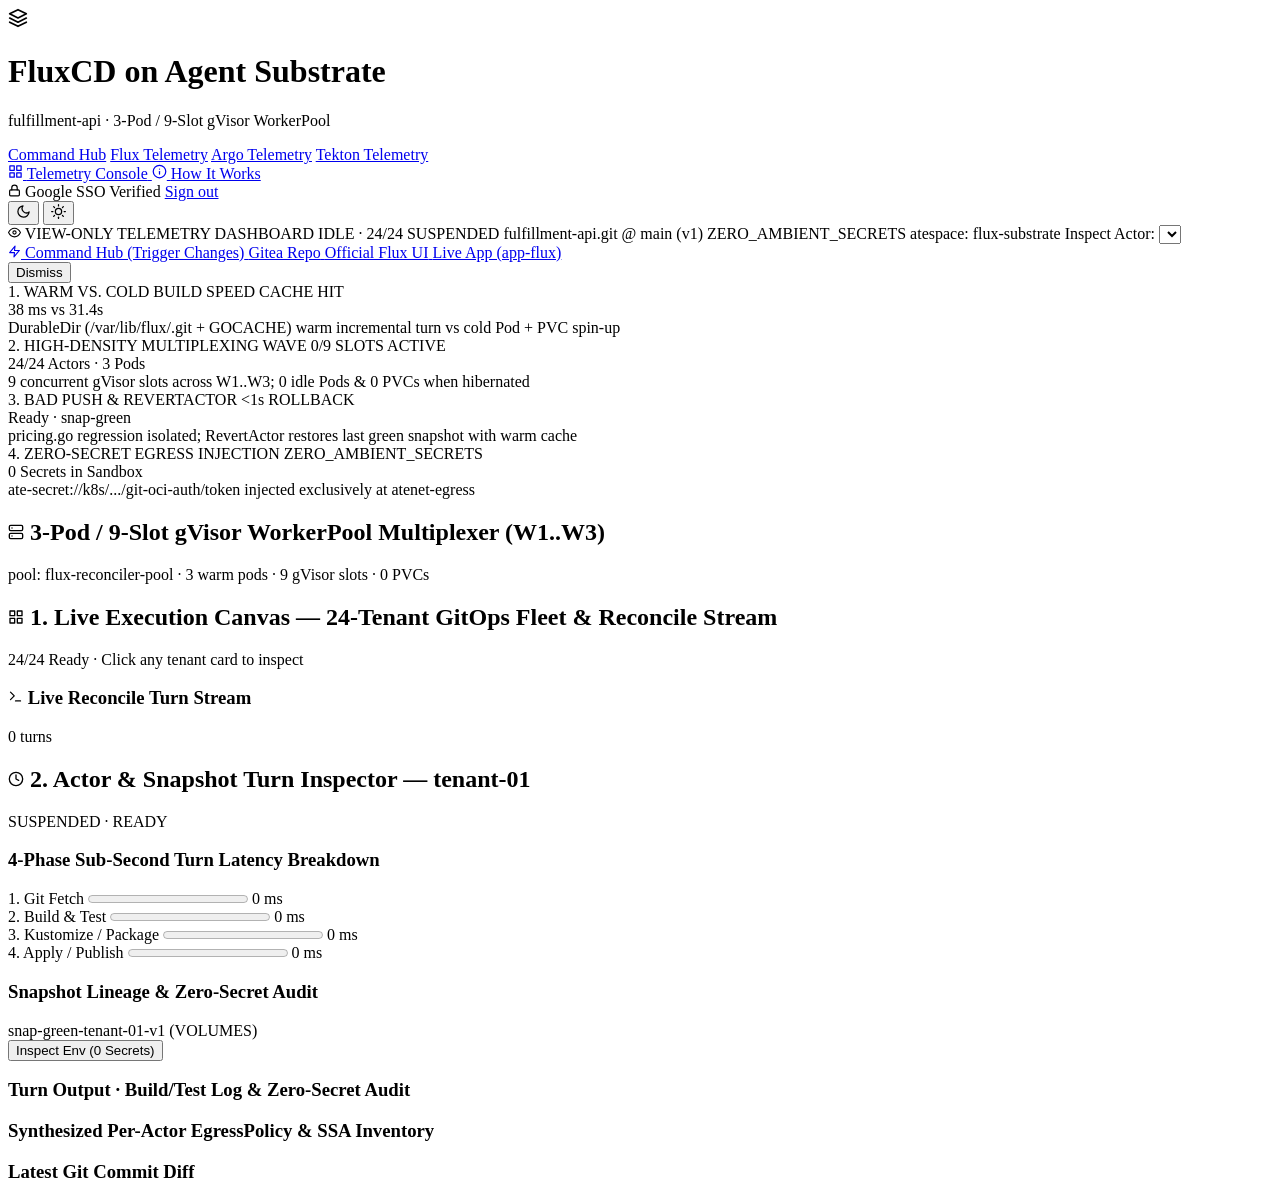
==== commit e984771a: "fix(ui): resolve topbar 3-group flex layout overlap and eliminate inline style CSP violation" ====
--- a/internal/dispatcher/static/index.html
+++ b/internal/dispatcher/static/index.html
@@ -3,12 +3,12 @@
 <head>
   <meta charset="utf-8" />
   <meta name="viewport" content="width=device-width, initial-scale=1" />
-  <title>FluxCD on Agent Substrate — Mission Control</title>
+  <title>FluxCD on Agent Substrate — Telemetry Console</title>
   <link rel="stylesheet" href="/static/styles.css" />
 </head>
 <body>
   <header class="topbar">
-    <div class="brand-group">
+    <div class="brand brand-group">
       <span class="brand-icon" aria-hidden="true">
         <svg width="20" height="20" viewBox="0 0 24 24" fill="none" stroke="currentColor" stroke-width="2" stroke-linecap="round" stroke-linejoin="round">
           <path d="M12 2L2 7l10 5 10-5-10-5z"></path>
@@ -18,50 +18,46 @@
       </span>
       <div>
         <h1 class="brand-title">FluxCD on Agent Substrate</h1>
-        <p class="subtitle">fulfillment-api · High-Density gVisor Actor Runner · 3-Pod / 9-Slot WorkerPool (v1.0.0)</p>
-      </div>
-      <div class="suite-switcher" role="navigation" aria-label="Cross-Platform Suite Switcher">
-        <a id="suite-link-flux" href="http://localhost:18080" class="suite-pill active">Flux :18080</a>
-        <a id="suite-link-argo" href="http://localhost:18081" class="suite-pill">Argo :18081</a>
-        <a id="suite-link-tekton" href="http://localhost:18090" class="suite-pill">Tekton :18090</a>
-      </div>
-    </div>
-
-    <nav class="nav-tabs" aria-label="Primary Navigation">
-      <a href="/" class="nav-link active">
-        <svg width="15" height="15" viewBox="0 0 24 24" fill="none" stroke="currentColor" stroke-width="2" stroke-linecap="round" stroke-linejoin="round" aria-hidden="true">
-          <rect x="3" y="3" width="7" height="7"></rect>
-          <rect x="14" y="3" width="7" height="7"></rect>
-          <rect x="14" y="14" width="7" height="7"></rect>
-          <rect x="3" y="14" width="7" height="7"></rect>
-        </svg>
-        <span>Mission Control</span>
-      </a>
-      <a href="/about" class="nav-link">
-        <svg width="15" height="15" viewBox="0 0 24 24" fill="none" stroke="currentColor" stroke-width="2" stroke-linecap="round" stroke-linejoin="round" aria-hidden="true">
-          <circle cx="12" cy="12" r="10"></circle>
-          <line x1="12" y1="16" x2="12" y2="12"></line>
-          <line x1="12" y1="8" x2="12.01" y2="8"></line>
-        </svg>
-        <span>How It Works</span>
-      </a>
-    </nav>
+        <p class="brand-subtitle subtitle">fulfillment-api · 3-Pod / 9-Slot gVisor WorkerPool</p>
+      </div>
+    </div>
+
+    <div class="suite-switcher" role="navigation" aria-label="Cross-Platform Suite Switcher">
+      <a id="suite-link-hub" href="https://cicd.substrate.learngke.dev/" class="suite-pill">Command Hub</a>
+      <a id="suite-link-flux" href="https://flux-actors.cicd.substrate.learngke.dev/" class="suite-pill active">Flux Telemetry</a>
+      <a id="suite-link-argo" href="https://argo-actors.cicd.substrate.learngke.dev/" class="suite-pill">Argo Telemetry</a>
+      <a id="suite-link-tekton" href="https://tekton-actors.cicd.substrate.learngke.dev/" class="suite-pill">Tekton Telemetry</a>
+    </div>
 
     <div class="topbar-right">
-      <span id="pill-repo-commit" class="status-pill mono">
-        <span class="status-dot" aria-hidden="true"></span>
-        <span id="pill-repo-commit-text">fulfillment-api.git @ main (v1)</span>
-      </span>
-      <span id="pill-secret-posture" class="status-pill pill-secret-ok mono">ZERO_AMBIENT_SECRETS</span>
-      <span id="runtime-mode-pill" class="status-pill mono">atespace: flux-substrate</span>
-
-      <button id="btn-auth-modal" type="button" class="btn hidden" aria-label="Presenter Authentication">
-        <svg width="14" height="14" viewBox="0 0 24 24" fill="none" stroke="currentColor" stroke-width="2" stroke-linecap="round" stroke-linejoin="round" aria-hidden="true">
+      <nav class="nav-tabs" aria-label="Primary Navigation">
+        <a href="/" class="nav-link active">
+          <svg width="15" height="15" viewBox="0 0 24 24" fill="none" stroke="currentColor" stroke-width="2" stroke-linecap="round" stroke-linejoin="round" aria-hidden="true">
+            <rect x="3" y="3" width="7" height="7"></rect>
+            <rect x="14" y="3" width="7" height="7"></rect>
+            <rect x="14" y="14" width="7" height="7"></rect>
+            <rect x="3" y="14" width="7" height="7"></rect>
+          </svg>
+          <span>Telemetry Console</span>
+        </a>
+        <a href="/about" class="nav-link">
+          <svg width="15" height="15" viewBox="0 0 24 24" fill="none" stroke="currentColor" stroke-width="2" stroke-linecap="round" stroke-linejoin="round" aria-hidden="true">
+            <circle cx="12" cy="12" r="10"></circle>
+            <line x1="12" y1="16" x2="12" y2="12"></line>
+            <line x1="12" y1="8" x2="12.01" y2="8"></line>
+          </svg>
+          <span>How It Works</span>
+        </a>
+      </nav>
+
+      <span id="sso-session-pill" class="status-pill pill-secret-ok mono" title="Authenticated via Google Workspace SSO (cicd-auth-gateway)">
+        <svg width="13" height="13" viewBox="0 0 24 24" fill="none" stroke="currentColor" stroke-width="2.2" stroke-linecap="round" stroke-linejoin="round" aria-hidden="true">
           <rect x="3" y="11" width="18" height="11" rx="2" ry="2"></rect>
           <path d="M7 11V7a5 5 0 0 1 10 0v4"></path>
         </svg>
-        <span id="auth-btn-label">Presenter Lock</span>
-      </button>
+        <span id="sso-user-email">Google SSO Verified</span>
+      </span>
+      <a id="sso-signout-link" href="/logout" class="suite-pill" title="Sign out of Google Workspace SSO">Sign out</a>
 
       <div id="theme-toggle" class="theme-toggle" role="group" aria-label="Projector Light Mode Toggle">
         <button id="theme-dark-btn" type="button" class="theme-segment active" aria-label="Dark Mode" title="Dark Mode">
@@ -87,89 +83,43 @@
   </header>
 
   <main class="page-shell">
-    <!-- Zone 2 — Unified Stage Command Bar (FIRST Element in <main class="page-shell">) -->
-    <section class="action-bar" aria-label="Mission-Control Stage Command Bar">
+    <!-- Zone 2 — View-Only Telemetry Status & Cross-Link Bar -->
+    <section class="action-bar" aria-label="View-Only Telemetry Status and Cross-Link Bar">
       <div class="action-group">
-        <button id="btn-wave" type="button" class="btn btn-primary" title="Commit fulfillment-api release and fan out warm Actor build &amp; reconcile wave across W1..W3">
-          <svg width="14" height="14" viewBox="0 0 24 24" fill="none" stroke="currentColor" stroke-width="2" stroke-linecap="round" stroke-linejoin="round" aria-hidden="true">
+        <span class="status-pill pill-readonly mono">
+          <svg width="13" height="13" viewBox="0 0 24 24" fill="none" stroke="currentColor" stroke-width="2" stroke-linecap="round" stroke-linejoin="round" aria-hidden="true">
+            <path d="M1 12s4-8 11-8 11 8 11 8-4 8-11 8-11-8-11-8z"></path>
+            <circle cx="12" cy="12" r="3"></circle>
+          </svg>
+          <span>VIEW-ONLY TELEMETRY DASHBOARD</span>
+        </span>
+        <span id="live-run-status-pill" class="status-pill mono">IDLE · 24/24 SUSPENDED</span>
+        <span id="pill-repo-commit" class="status-pill mono">
+          <span class="status-dot" aria-hidden="true"></span>
+          <span id="pill-repo-commit-text">fulfillment-api.git @ main (v1)</span>
+        </span>
+        <span id="pill-secret-posture" class="status-pill pill-secret-ok mono">ZERO_AMBIENT_SECRETS</span>
+        <span id="runtime-mode-pill" class="status-pill mono">atespace: flux-substrate</span>
+        <label for="target-tenant-select" class="mono">Inspect Actor:</label>
+        <select id="target-tenant-select" class="select-input mono" aria-label="Inspect Tenant Workflow Actor"></select>
+      </div>
+
+      <div class="action-group">
+        <a href="https://cicd.substrate.learngke.dev/" class="btn btn-primary" title="Trigger releases, regressions, sandbox faults, or RevertActor recovery from the top-level Command Hub">
+          <svg width="13" height="13" viewBox="0 0 24 24" fill="none" stroke="currentColor" stroke-width="2" stroke-linecap="round" stroke-linejoin="round" aria-hidden="true">
             <polygon points="13 2 3 14 12 14 11 22 21 10 12 10 13 2"></polygon>
           </svg>
-          <span>Push Release Code (High-Density Build Wave)</span>
-        </button>
-
-        <button id="btn-poison-buggy" type="button" class="btn btn-warn" title="Push pricing.go off-by-one cent discount regression caught by warm Build &amp; Test before SSA apply">
-          <svg width="14" height="14" viewBox="0 0 24 24" fill="none" stroke="currentColor" stroke-width="2" stroke-linecap="round" stroke-linejoin="round" aria-hidden="true">
-            <polyline points="16 18 22 12 16 6"></polyline>
-            <polyline points="8 6 2 12 8 18"></polyline>
-          </svg>
-          <span>Push Buggy Code (pricing.go Regression)</span>
-        </button>
-
-        <button id="btn-poison-oom" type="button" class="btn btn-danger" title="Inject runtime sandbox fault / Kustomize memory-bomb OOM into selected Actor sandbox">
-          <svg width="14" height="14" viewBox="0 0 24 24" fill="none" stroke="currentColor" stroke-width="2" stroke-linecap="round" stroke-linejoin="round" aria-hidden="true">
-            <path d="M10.29 3.86L1.82 18a2 2 0 0 0 1.71 3h16.94a2 2 0 0 0 1.71-3L13.71 3.86a2 2 0 0 0-3.42 0z"></path>
-            <line x1="12" y1="9" x2="12" y2="13"></line>
-            <line x1="12" y1="17" x2="12.01" y2="17"></line>
-          </svg>
-          <span>Inject Sandbox Fault / OOM</span>
-        </button>
-
-        <button id="btn-recover" type="button" class="btn btn-ok" title="Invoke RevertActor to roll back to last green DurableDir volume snapshot in &lt;1s">
-          <svg width="14" height="14" viewBox="0 0 24 24" fill="none" stroke="currentColor" stroke-width="2" stroke-linecap="round" stroke-linejoin="round" aria-hidden="true">
-            <polyline points="1 4 1 10 7 10"></polyline>
-            <path d="M3.51 15a9 9 0 1 0 2.13-9.36L1 10"></path>
-          </svg>
-          <span>RevertActor Recovery (&lt;1s)</span>
-        </button>
-      </div>
-
-      <div class="action-group">
-        <label for="target-tenant-select" class="mono">Actor:</label>
-        <select id="target-tenant-select" class="select-input mono" aria-label="Target Tenant Environment"></select>
-
-        <button id="btn-single-commit" type="button" class="btn" title="Reconcile selected Tenant Workflow Actor">
-          <svg width="14" height="14" viewBox="0 0 24 24" fill="none" stroke="currentColor" stroke-width="2" stroke-linecap="round" stroke-linejoin="round" aria-hidden="true">
-            <circle cx="12" cy="12" r="4"></circle>
-            <line x1="1.05" y1="12" x2="7" y2="12"></line>
-            <line x1="17.01" y1="12" x2="22.96" y2="12"></line>
-          </svg>
-          <span>Reconcile Selected</span>
-        </button>
-
-        <button id="btn-poison-rbac" type="button" class="btn btn-warn" title="Attempt cross-namespace apply blocked by Identity Bridge actorJwt RBAC (403)">
-          <svg width="14" height="14" viewBox="0 0 24 24" fill="none" stroke="currentColor" stroke-width="2" stroke-linecap="round" stroke-linejoin="round" aria-hidden="true">
-            <path d="M12 22s8-4 8-10V5l-8-3-8 3v7c0 6 8 10 8 10z"></path>
-          </svg>
-          <span>RBAC 403</span>
-        </button>
-
-        <button id="btn-poison-egress" type="button" class="btn btn-warn" title="Reference unapproved external HTTPS Kustomize base blocked by EgressPolicy">
-          <svg width="14" height="14" viewBox="0 0 24 24" fill="none" stroke="currentColor" stroke-width="2" stroke-linecap="round" stroke-linejoin="round" aria-hidden="true">
-            <circle cx="12" cy="12" r="10"></circle>
-            <line x1="4.93" y1="4.93" x2="19.07" y2="19.07"></line>
-          </svg>
-          <span>Egress 403</span>
-        </button>
-
-        <button id="btn-external-modal" type="button" class="btn" title="Register external HTTPS GitRepository with ate-secret://">
-          <svg width="14" height="14" viewBox="0 0 24 24" fill="none" stroke="currentColor" stroke-width="2" stroke-linecap="round" stroke-linejoin="round" aria-hidden="true">
-            <path d="M18 13v6a2 2 0 0 1-2 2H5a2 2 0 0 1-2-2V8a2 2 0 0 1 2-2h6"></path>
-            <polyline points="15 3 21 3 21 9"></polyline>
-            <line x1="10" y1="14" x2="21" y2="3"></line>
-          </svg>
-          <span>External Repo</span>
-        </button>
-
-        <button id="btn-reset" type="button" class="btn" title="Reset all 24 Tenant Workflow Actors to clean baseline">
-          <svg width="14" height="14" viewBox="0 0 24 24" fill="none" stroke="currentColor" stroke-width="2" stroke-linecap="round" stroke-linejoin="round" aria-hidden="true">
-            <polyline points="23 4 23 10 17 10"></polyline>
-            <polyline points="1 20 1 14 7 14"></polyline>
-            <path d="M3.51 9a9 9 0 0 1 14.85-3.36L23 10M1 14l4.64 4.36A9 9 0 0 0 20.49 15"></path>
-          </svg>
-          <span>Stage Reset</span>
-        </button>
-
-        <span id="live-run-status-pill" class="status-pill mono">IDLE · 24/24 SUSPENDED</span>
+          <span>Command Hub (Trigger Changes)</span>
+        </a>
+        <a href="https://gitea.cicd.substrate.learngke.dev/substrate/fulfillment-api" target="_blank" rel="noopener" class="btn">
+          <span>Gitea Repo</span>
+        </a>
+        <a href="https://flux.cicd.substrate.learngke.dev/applications" target="_blank" rel="noopener" class="btn">
+          <span>Official Flux UI</span>
+        </a>
+        <a href="https://app-flux.cicd.substrate.learngke.dev/" target="_blank" rel="noopener" class="btn">
+          <span>Live App (app-flux)</span>
+        </a>
       </div>
     </section>
 
@@ -178,7 +128,7 @@
       <button id="status-banner-close" type="button" class="btn">Dismiss</button>
     </div>
 
-    <!-- Zone 3 — Unified 4-Card "Wow" Proof Telemetry Strip (SECOND Element in <main class="page-shell">) -->
+    <!-- Zone 3 — Unified 4-Card "Wow" Proof Telemetry Strip -->
     <section class="wow-grid" aria-label="4-Card Wow Proof Telemetry Strip">
       <article class="wow-card">
         <div class="wow-header">
@@ -225,7 +175,7 @@
       </article>
     </section>
 
-    <!-- Zone 4 — Unified Full-Width 3-Pod / 9-Slot gVisor WorkerPool Rack (THIRD Element in <main class="page-shell">) -->
+    <!-- Zone 4 — Unified Full-Width 3-Pod / 9-Slot gVisor WorkerPool Rack -->
     <section class="workerpool-panel" aria-label="3-Pod / 9-Slot gVisor WorkerPool Multiplexer">
       <div class="section-header">
         <h2 class="section-title">
@@ -243,7 +193,7 @@
       <div id="fifo-queue-strip" class="fifo-queue-strip mono"></div>
     </section>
 
-    <!-- Zone 5 — Unified 2-Column Stage Workspace Split (FOURTH Element in <main class="page-shell">) -->
+    <!-- Zone 5 — Unified 2-Column Stage Workspace Split -->
     <div class="stage-grid">
       <section class="canvas-panel" aria-label="1. Live Execution Canvas">
         <div class="section-header">
@@ -315,11 +265,10 @@
         </div>
 
         <div class="inspector-section">
-          <h3 class="inspector-subtitle">Snapshot Lineage &amp; Revert Controls</h3>
+          <h3 class="inspector-subtitle">Snapshot Lineage &amp; Zero-Secret Audit</h3>
           <div class="snapshot-strip mono">
             <span id="inspector-snapshot-tag">snap-green-tenant-01-v1 (VOLUMES)</span>
             <div class="action-group">
-              <button id="btn-inspector-revert" type="button" class="btn btn-ok">RevertActor (&lt;1s)</button>
               <button id="btn-inspector-env" type="button" class="btn">Inspect Env (0 Secrets)</button>
             </div>
           </div>
@@ -333,7 +282,7 @@
         <div class="inspector-section">
           <h3 class="inspector-subtitle">Synthesized Per-Actor EgressPolicy &amp; SSA Inventory</h3>
           <div id="inspector-egress" class="kv-grid mono"></div>
-          <div id="inspector-inventory" class="kv-grid mono" style="margin-top: 8px;"></div>
+          <div id="inspector-inventory" class="kv-grid mono mt-8"></div>
         </div>
 
         <div class="inspector-section">
@@ -343,59 +292,6 @@
       </aside>
     </div>
   </main>
-
-  <div id="external-modal" class="modal-backdrop hidden" role="dialog" aria-modal="true" aria-labelledby="external-modal-title">
-    <div class="modal-card">
-      <div class="section-header">
-        <h2 id="external-modal-title" class="section-title">Register External HTTPS GitRepository</h2>
-        <button id="btn-close-external-modal" type="button" class="btn">Close</button>
-      </div>
-      <form id="external-repo-form">
-        <div class="form-field">
-          <label for="ext-tenant-id">Tenant Environment ID</label>
-          <input id="ext-tenant-id" type="text" class="text-input mono" value="tenant-01" required />
-        </div>
-        <div class="form-field">
-          <label for="ext-repo-url">HTTPS Git Repository URL (e.g. https://github.com/org/repo.git)</label>
-          <input id="ext-repo-url" type="url" class="text-input mono" placeholder="https://github.com/fluxcd/flux2-kustomize-helm-example.git" required />
-        </div>
-        <div class="form-field">
-          <label for="ext-branch">Branch</label>
-          <input id="ext-branch" type="text" class="text-input mono" value="main" required />
-        </div>
-        <div class="form-field">
-          <label for="ext-path">Kustomization Overlay Path</label>
-          <input id="ext-path" type="text" class="text-input mono" value="./" required />
-        </div>
-        <div class="form-field">
-          <label for="ext-cred-uri">ate-secret:// Credential URI (injected by atenet-egress)</label>
-          <input id="ext-cred-uri" type="text" class="text-input mono" placeholder="ate-secret://k8s.io/default/flux-substrate/git-oci-auth/token" />
-        </div>
-        <div class="action-group">
-          <button type="submit" class="btn btn-primary">Synthesize EgressPolicy &amp; Reconcile</button>
-        </div>
-      </form>
-    </div>
-  </div>
-
-  <div id="auth-modal" class="modal-backdrop hidden" role="dialog" aria-modal="true" aria-labelledby="auth-modal-title">
-    <div class="modal-card">
-      <div class="section-header">
-        <h2 id="auth-modal-title" class="section-title">Presenter Write Gate (PRESENTER_TOKEN)</h2>
-        <button id="btn-close-auth-modal" type="button" class="btn">Close</button>
-      </div>
-      <form id="auth-login-form">
-        <div class="form-field">
-          <label for="auth-token-input">Presenter Token</label>
-          <input id="auth-token-input" type="password" class="text-input mono" autocomplete="current-password" required />
-        </div>
-        <div class="action-group">
-          <button type="submit" class="btn btn-primary">Unlock Stage Actions</button>
-          <button id="btn-auth-logout" type="button" class="btn">Logout Session</button>
-        </div>
-      </form>
-    </div>
-  </div>
 
   <script src="/static/app.js"></script>
 </body>
